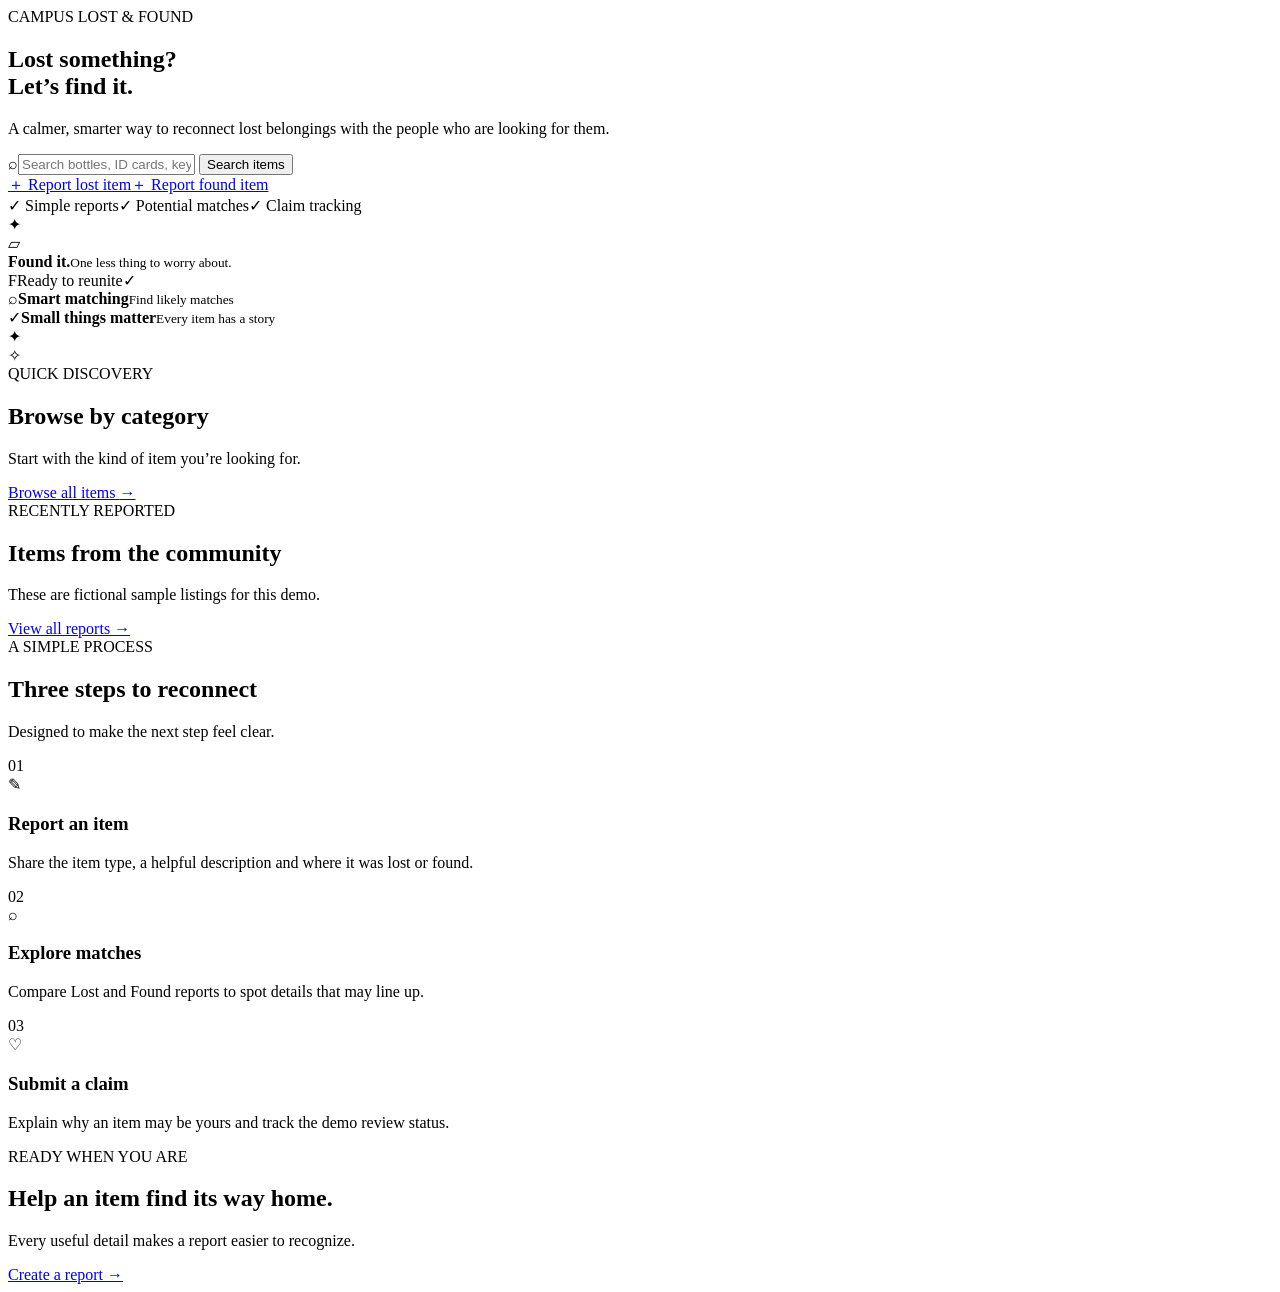
==== index.html @ 0d62a724 "Add files via upload" ====
<!doctype html>
<html lang="en">
<head>
  <meta charset="utf-8"><meta name="viewport" content="width=device-width, initial-scale=1">
  <meta name="description" content="FindIt — a smart lost and found management demo.">
  <title>FindIt — Lost & Found</title><link rel="stylesheet" href="css/style.css">
</head>
<body data-page="home">
  <div id="app-header"></div>
  <main class="container">
    <section class="hero">
      <div class="hero-copy">
        <span class="eyebrow"><span class="eyebrow-dot"></span> CAMPUS LOST & FOUND</span>
        <h1>Lost something?<br><span>Let’s find it.</span></h1>
        <p class="hero-subtitle">A calmer, smarter way to reconnect lost belongings with the people who are looking for them.</p>
        <form id="hero-search" class="hero-search">
          <span class="search-icon">⌕</span><input id="hero-query" aria-label="Search items" placeholder="Search bottles, ID cards, keys…">
          <button class="btn btn-primary" type="submit">Search items</button>
        </form>
        <div class="hero-actions"><a class="btn btn-primary" href="report.html?type=Lost">＋ Report lost item</a><a class="btn btn-secondary" href="report.html?type=Found">＋ Report found item</a></div>
        <div class="hero-trust"><span>✓ Simple reports</span><span>✓ Potential matches</span><span>✓ Claim tracking</span></div>
      </div>
      <div class="hero-art" aria-label="Illustration of items being reunited">
        <div class="art-orbit orbit-one"></div><div class="art-orbit orbit-two"></div>
        <div class="art-card art-card-main"><div class="art-spark">✦</div><div class="art-bag">▱</div><strong>Found it.</strong><small>One less thing to worry about.</small><div class="art-card-bottom"><span class="avatar-dot">F</span><span>Ready to reunite</span><span class="tiny-check">✓</span></div></div>
        <div class="float-pill pill-top"><span class="pill-icon">⌕</span><span><b>Smart matching</b><small>Find likely matches</small></span></div>
        <div class="float-pill pill-bottom"><span class="pill-check">✓</span><span><b>Small things matter</b><small>Every item has a story</small></span></div>
        <div class="art-star star-a">✦</div><div class="art-star star-b">✧</div>
      </div>
    </section>
    <section class="stats-grid" id="home-stats"></section>
    <section class="section-block">
      <div class="section-heading"><div><span class="eyebrow">QUICK DISCOVERY</span><h2>Browse by category</h2><p>Start with the kind of item you’re looking for.</p></div><a class="text-link" href="browse.html">Browse all items <span>→</span></a></div>
      <div class="category-grid" id="category-shortcuts"></div>
    </section>
    <section class="section-block">
      <div class="section-heading"><div><span class="eyebrow">RECENTLY REPORTED</span><h2>Items from the community</h2><p>These are fictional sample listings for this demo.</p></div><a class="text-link" href="browse.html">View all reports <span>→</span></a></div>
      <div class="product-grid" id="recent-items"></div>
    </section>
    <section class="how-section">
      <div class="section-heading centered"><div><span class="eyebrow">A SIMPLE PROCESS</span><h2>Three steps to reconnect</h2><p>Designed to make the next step feel clear.</p></div></div>
      <div class="steps-grid">
        <article class="step-card"><div class="step-number">01</div><div class="step-icon">✎</div><h3>Report an item</h3><p>Share the item type, a helpful description and where it was lost or found.</p></article>
        <article class="step-card"><div class="step-number">02</div><div class="step-icon">⌕</div><h3>Explore matches</h3><p>Compare Lost and Found reports to spot details that may line up.</p></article>
        <article class="step-card"><div class="step-number">03</div><div class="step-icon">♡</div><h3>Submit a claim</h3><p>Explain why an item may be yours and track the demo review status.</p></article>
      </div>
    </section>
    <section class="bottom-cta"><div><span class="eyebrow">READY WHEN YOU ARE</span><h2>Help an item find its way home.</h2><p>Every useful detail makes a report easier to recognize.</p></div><a class="btn btn-light" href="report.html">Create a report <span>→</span></a></section>
  </main>
  <div id="app-footer"></div><div id="toast-region" class="toast-region" aria-live="polite"></div>
  <script src="js/storage.js"></script><script src="js/app.js"></script>
</body></html>
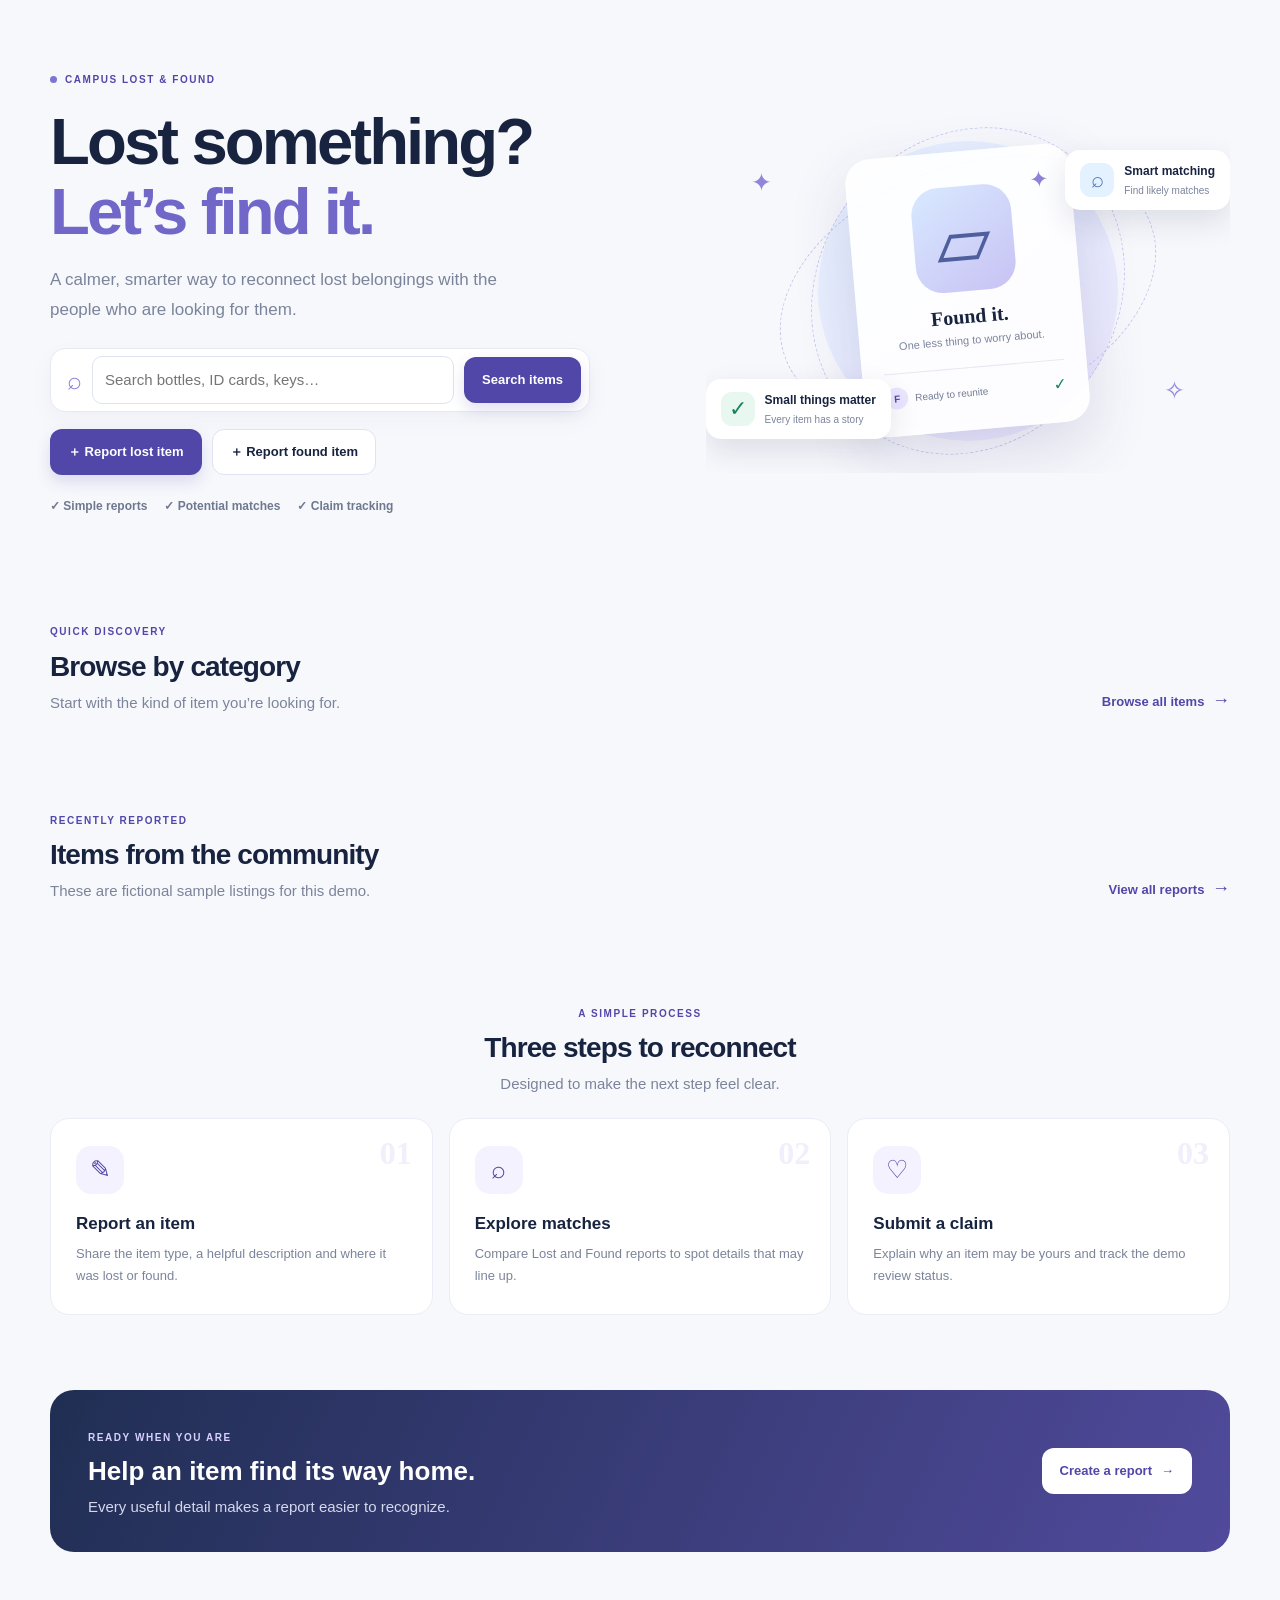
==== commit fc2a59d2: "Update index.html" ====
--- a/index.html
+++ b/index.html
@@ -3,7 +3,7 @@
 <head>
   <meta charset="utf-8"><meta name="viewport" content="width=device-width, initial-scale=1">
   <meta name="description" content="FindIt — a smart lost and found management demo.">
-  <title>FindIt — Lost & Found</title><link rel="stylesheet" href="css/style.css">
+  <title>FindIt — Lost & Found</title><link rel="stylesheet" href="style.css">
 </head>
 <body data-page="home">
   <div id="app-header"></div>
--- a/style.css
+++ b/style.css
@@ -0,0 +1,6 @@
+@import url('https://fonts.googleapis.com/css2?family=DM+Sans:wght@400;500;600;700&family=Manrope:wght@400;500;600;700;800&display=swap');
+:root{--navy:#17233f;--navy-2:#25385f;--indigo:#5147a8;--purple:#7b72d5;--lavender:#eae5ff;--lavender-2:#f5f2ff;--sky:#e4f2ff;--sky-2:#f2f8ff;--ink:#25304a;--muted:#7b849b;--line:#e6e9f2;--surface:#fff;--page:#f7f8fc;--green:#17845b;--green-bg:#e8f7ef;--amber:#9a6415;--amber-bg:#fff4dd;--red:#b43b4b;--red-bg:#fff0f1;--shadow:0 12px 35px rgba(28,40,78,.07);--radius:20px}
+*{box-sizing:border-box}html{scroll-behavior:smooth}body{margin:0;background:var(--page);color:var(--ink);font-family:'DM Sans',sans-serif;font-size:15px;line-height:1.55}h1,h2,h3,h4{font-family:Manrope,sans-serif;color:var(--navy);line-height:1.2;margin:0}p{margin:0 0 12px;color:var(--muted)}a{color:inherit;text-decoration:none}button,input,select,textarea{font:inherit}button{cursor:pointer}.container{width:min(1180px,calc(100% - 40px));margin:0 auto}.site-header{position:sticky;top:0;z-index:30;background:rgba(255,255,255,.93);backdrop-filter:blur(14px);border-bottom:1px solid rgba(226,230,242,.8)}.nav-inner{height:78px;display:flex;align-items:center;justify-content:space-between;gap:24px}.brand{display:flex;align-items:center;gap:11px;flex-shrink:0}.brand-mark{width:42px;height:42px;display:grid;place-items:center;border-radius:14px;background:linear-gradient(145deg,#e4f2ff,#eae5ff);color:var(--indigo);font-size:24px;font-weight:800}.brand-name{font:800 21px Manrope,sans-serif;letter-spacing:-.7px;color:var(--navy)}.brand-caption{display:block;font-size:10px;letter-spacing:1.1px;color:var(--muted);font-weight:700;text-transform:uppercase;margin-top:-3px}.nav-links{display:flex;align-items:center;gap:4px}.nav-links a{padding:10px 12px;border-radius:11px;color:#68728b;font-weight:600;font-size:13px;white-space:nowrap}.nav-links a:hover,.nav-links a.active{background:var(--lavender-2);color:var(--indigo)}.nav-links a.admin-link{background:var(--navy);color:#fff;padding-inline:15px}.menu-toggle{display:none;border:0;background:var(--lavender-2);color:var(--navy);width:42px;height:42px;border-radius:12px;font-size:22px}.hero{display:grid;grid-template-columns:1.08fr .92fr;gap:40px;align-items:center;padding:66px 0 38px;min-height:485px}.eyebrow{display:inline-flex;align-items:center;gap:8px;color:var(--indigo);font-size:10px;letter-spacing:1.55px;font-weight:800;text-transform:uppercase}.eyebrow-dot{width:7px;height:7px;border-radius:50%;background:#7d75d6}.hero h1{font-size:clamp(42px,5.1vw,66px);letter-spacing:-2.9px;line-height:1.07;margin:18px 0}.hero h1 span{color:#7067c8}.hero-subtitle{max-width:500px;font-size:17px;line-height:1.75;margin-bottom:24px}.hero-search{display:flex;align-items:center;gap:10px;background:#fff;border:1px solid var(--line);border-radius:15px;padding:7px 8px 7px 16px;max-width:540px;box-shadow:0 8px 24px rgba(38,48,83,.04)}.hero-search input{border:0;outline:0;min-width:0;flex:1;background:transparent;padding:10px 0}.search-icon{font-size:25px;color:#8b86d4}.btn{display:inline-flex;align-items:center;justify-content:center;gap:9px;border:1px solid transparent;border-radius:12px;padding:12px 17px;font-weight:700;font-size:13px;transition:transform .15s,box-shadow .15s,background .15s}.btn:hover{transform:translateY(-1px)}.btn-primary{background:var(--indigo);color:white;box-shadow:0 7px 15px rgba(81,71,168,.16)}.btn-primary:hover{background:#443a98}.btn-secondary{background:#fff;border-color:#dfe2f1;color:var(--navy)}.btn-light{background:white;color:var(--indigo)}.btn-danger{background:var(--red);color:#fff}.btn-danger-outline{background:#fff;border-color:#f0cbd0;color:var(--red)}.btn-full{width:100%}.hero-actions{display:flex;gap:10px;flex-wrap:wrap;margin-top:17px}.hero-trust{display:flex;gap:17px;flex-wrap:wrap;margin-top:22px;color:#6e7890;font-size:12px;font-weight:600}.hero-trust span: first-letter{color:var(--green)}.hero-art{height:365px;position:relative;display:grid;place-items:center;overflow:hidden}.hero-art:before{content:"";position:absolute;width:300px;height:300px;border-radius:50%;background:linear-gradient(145deg,#e1efff,#eae4ff);opacity:.8}.art-orbit{position:absolute;border:1px dashed #c8c6ed;border-radius:50%;transform:rotate(-20deg)}.orbit-one{width:390px;height:250px}.orbit-two{width:300px;height:340px;transform:rotate(35deg)}.art-card-main{position:relative;z-index:2;width:225px;min-height:250px;border-radius:25px;background:rgba(255,255,255,.92);box-shadow:0 22px 60px rgba(54,54,120,.16);padding:25px 22px;transform:rotate(-5deg);display:flex;flex-direction:column;align-items:center}.art-spark{position:absolute;right:22px;top:18px;color:#8d82d8;font-size:23px}.art-bag{display:grid;place-items:center;width:100px;height:105px;border-radius:27px;background:linear-gradient(145deg,#d8e9ff,#c8c2f4);font-size:72px;color:#4f5e9d;margin:10px 0 14px}.art-card-main strong{font:800 20px Manrope;color:var(--navy)}.art-card-main small{color:var(--muted);font-size:11px;margin-top:4px}.art-card-bottom{display:flex;align-items:center;gap:7px;width:100%;border-top:1px solid var(--line);margin-top:18px;padding-top:12px;font-size:10px;color:#737c94}.avatar-dot{width:22px;height:22px;display:grid;place-items:center;background:var(--lavender);border-radius:50%;color:var(--indigo);font-weight:800}.tiny-check{margin-left:auto;color:var(--green);font-size:16px}.float-pill{position:absolute;z-index:4;display:flex;align-items:center;gap:10px;background:#fff;padding:12px 15px;border-radius:15px;box-shadow:0 12px 30px rgba(36,44,84,.12)}.float-pill b,.float-pill small{display:block}.float-pill b{font-size:12px;color:var(--navy)}.float-pill small{font-size:10px;color:var(--muted);margin-top:2px}.pill-top{top:42px;right:0}.pill-bottom{bottom:34px;left:0}.pill-icon,.pill-check{display:grid;place-items:center;width:34px;height:34px;border-radius:11px;background:var(--sky);color:#5277b9;font-size:22px}.pill-check{background:var(--green-bg);color:var(--green)}.art-star{position:absolute;color:#8e86da;font-size:25px}.star-a{top:55px;left:45px}.star-b{right:45px;bottom:63px}.stats-grid{display:grid;grid-template-columns:repeat(3,1fr);gap:14px}.stat-card{background:white;border:1px solid #edf0f7;border-radius:17px;padding:19px 21px;display:flex;align-items:center;gap:15px;box-shadow:0 5px 20px rgba(27,40,78,.025)}.stat-icon{width:43px;height:43px;border-radius:14px;display:grid;place-items:center;font-size:21px;background:var(--sky);color:#5376b6}.stat-card:nth-child(2) .stat-icon{background:var(--lavender);color:#6c60bd}.stat-card:nth-child(3) .stat-icon{background:#e8f7ef;color:var(--green)}.stat-value{font:800 25px Manrope;color:var(--navy);line-height:1.1}.stat-label{font-size:12px;color:var(--muted);margin-top:5px}.section-block{padding:65px 0 5px}.section-heading{display:flex;align-items:flex-end;justify-content:space-between;gap:20px;margin-bottom:22px}.section-heading h2{font-size:28px;letter-spacing:-.9px;margin:8px 0}.section-heading p{margin:0}.text-link{color:var(--indigo);font-size:13px;font-weight:700;white-space:nowrap}.text-link span{font-size:18px;margin-left:4px}.category-grid{display:grid;grid-template-columns:repeat(9,minmax(0,1fr));gap:10px}.category-card{border:1px solid #e9edf6;background:#fff;border-radius:16px;padding:17px 8px;text-align:center;transition:.2s;cursor:pointer}.category-card:hover{transform:translateY(-3px);border-color:#c9c5f1;box-shadow:var(--shadow)}.category-icon{width:43px;height:43px;border-radius:14px;margin:0 auto 10px;display:grid;place-items:center;background:var(--sky);color:#5273ad;font-size:21px}.category-card:nth-child(3n+2) .category-icon{background:var(--lavender);color:#6d61bf}.category-card:nth-child(3n) .category-icon{background:#e7f5ef;color:#26825f}.category-card strong{display:block;font-size:11px;color:var(--navy);line-height:1.3}.product-grid{display:grid;grid-template-columns:repeat(4,minmax(0,1fr));gap:17px}.product-card{background:#fff;border:1px solid #e9edf5;border-radius:18px;overflow:hidden;transition:transform .2s,box-shadow .2s;min-width:0}.product-card:hover{transform:translateY(-3px);box-shadow:var(--shadow)}.product-image-wrap{height:185px;background:linear-gradient(145deg,#edf5ff,#f3efff);position:relative;overflow:hidden}.product-image{width:100%;height:100%;object-fit:cover;display:block}.product-type{position:absolute;top:12px;left:12px;background:rgba(255,255,255,.95);border-radius:8px;padding:5px 9px;font-size:10px;font-weight:800;letter-spacing:.4px;color:var(--indigo)}.sample-chip{position:absolute;top:12px;right:12px;background:rgba(23,35,63,.8);color:#fff;border-radius:7px;padding:4px 7px;font-size:9px}.product-info{padding:15px}.product-meta{display:flex;align-items:center;justify-content:space-between;gap:8px;font-size:10px;color:var(--muted);margin-bottom:8px}.status-pill{display:inline-flex;align-items:center;gap:5px;border-radius:999px;padding:5px 9px;font-size:10px;font-weight:800;white-space:nowrap}.status-open,.status-pending{background:var(--amber-bg);color:var(--amber)}.status-available,.status-approved{background:var(--green-bg);color:var(--green)}.status-returned{background:#e8efff;color:#3e5eaa}.status-rejected{background:var(--red-bg);color:var(--red)}.product-info h3{font-size:15px;margin-bottom:7px;white-space:nowrap;overflow:hidden;text-overflow:ellipsis}.product-location{display:flex;align-items:center;gap:5px;color:var(--muted);font-size:11px;white-space:nowrap;overflow:hidden;text-overflow:ellipsis}.product-card-footer{display:flex;align-items:center;justify-content:space-between;gap:8px;margin-top:14px;padding-top:12px;border-top:1px solid #f0f1f7}.product-card-footer .btn{padding:8px 10px;font-size:11px}.product-id{font-size:10px;color:#9aa1b4}.how-section{padding:70px 0 65px}.centered{justify-content:center;text-align:center}.steps-grid{display:grid;grid-template-columns:repeat(3,1fr);gap:16px}.step-card{position:relative;background:#fff;border:1px solid #eaedf5;border-radius:19px;padding:27px 25px;overflow:hidden}.step-number{position:absolute;right:20px;top:16px;font:800 32px Manrope;color:#f0effb}.step-icon{width:48px;height:48px;border-radius:15px;background:var(--lavender-2);display:grid;place-items:center;color:var(--indigo);font-size:25px;margin-bottom:20px}.step-card h3{font-size:17px;margin-bottom:9px}.step-card p{font-size:13px;line-height:1.7;margin:0}.bottom-cta{display:flex;align-items:center;justify-content:space-between;gap:25px;padding:34px 38px;background:linear-gradient(115deg,#202e53,#514a9c);border-radius:24px;margin:10px 0 70px;color:#fff}.bottom-cta .eyebrow{color:#d7d1ff}.bottom-cta h2{color:white;font-size:26px;margin:8px 0}.bottom-cta p{color:#d5d8ed;margin:0}.site-footer{border-top:1px solid #e6e9f2;background:#fff;padding:25px 0}.footer-inner{display:flex;justify-content:space-between;gap:20px;align-items:center}.footer-note{font-size:11px;color:var(--muted)}.footer-links{display:flex;gap:15px;font-size:11px;color:#68728b}.page-main{padding-top:40px;padding-bottom:75px}.page-intro{padding:14px 0 28px}.page-intro h1,.admin-banner h1{font-size:clamp(32px,4vw,44px);letter-spacing:-1.5px;margin:9px 0}.page-intro p{max-width:700px}.filter-panel{display:grid;grid-template-columns:1.7fr 1fr 1.2fr 1fr 1.1fr;gap:12px;background:#fff;border:1px solid var(--line);padding:17px;border-radius:17px;box-shadow:0 6px 20px rgba(30,43,83,.025)}label{display:block;font-size:12px;font-weight:700;color:#495571;margin-bottom:7px}input:not([type=radio]):not([type=checkbox]):not([type=file]),select,textarea{width:100%;padding:11px 12px;border:1px solid #dfe4ef;border-radius:10px;background:#fff;color:var(--ink);outline:0;transition:border .15s,box-shadow .15s}input:focus,select:focus,textarea:focus{border-color:#9289dd!important;box-shadow:0 0 0 3px rgba(123,114,213,.12)}textarea{resize:vertical}.results-toolbar{display:flex;align-items:center;justify-content:space-between;gap:15px;margin:23px 0 15px;color:var(--muted);font-size:12px}.view-toggle{display:flex;gap:4px;background:#eaeef7;padding:4px;border-radius:10px}.view-btn{border:0;background:transparent;color:#6b748a;border-radius:7px;padding:7px 10px;font-size:11px;font-weight:700}.view-btn.active{background:#fff;color:var(--indigo);box-shadow:0 2px 6px #1b2c4a0d}.product-grid.list-view{grid-template-columns:1fr}.list-view .product-card{display:grid;grid-template-columns:190px 1fr}.list-view .product-image-wrap{height:100%;min-height:160px}.list-view .product-info{display:flex;flex-direction:column;justify-content:center}.empty-state{text-align:center;padding:50px 20px;background:#fff;border:1px dashed #d8dced;border-radius:18px;margin-top:15px}.empty-state h3{font-size:19px;margin:10px 0}.empty-state p{margin-bottom:18px}.empty-icon{font-size:35px;color:#8a83d5}.hidden{display:none!important}.modal-backdrop{position:fixed;inset:0;background:rgba(18,27,50,.54);z-index:80;display:grid;place-items:center;padding:20px;overflow:auto}.modal-card{position:relative;width:min(520px,100%);max-height:90vh;overflow:auto;background:#fff;border-radius:22px;padding:30px;box-shadow:0 30px 90px #0f19334d}.detail-modal-card{width:min(760px,100%)}.modal-close{position:absolute;right:16px;top:14px;width:34px;height:34px;border:0;border-radius:10px;background:#f0effa;color:var(--navy);font-size:23px}.modal-card h2{font-size:25px;margin:10px 0 18px}.modal-card form>label{margin-top:14px}.modal-card textarea{margin-bottom:2px}.form-note{font-size:11px;line-height:1.5;margin:8px 0 15px}.detail-layout{display:grid;grid-template-columns:.9fr 1.1fr;gap:24px;padding-top:10px}.detail-photo{width:100%;height:280px;object-fit:cover;border-radius:15px;background:var(--sky)}.detail-body h2{font-size:25px;margin:10px 0}.detail-description{font-size:13px;line-height:1.8;color:#65708a;margin:16px 0}.detail-facts{display:grid;grid-template-columns:1fr 1fr;gap:12px}.detail-fact{padding:11px;background:#f7f8fd;border-radius:11px}.detail-fact small{display:block;color:var(--muted);font-size:10px;margin-bottom:4px}.detail-fact b{font-size:12px;color:var(--navy)}.detail-actions{display:flex;gap:8px;flex-wrap:wrap;margin-top:18px}.toast-region{position:fixed;right:20px;bottom:20px;z-index:100;display:flex;flex-direction:column;gap:9px}.toast{max-width:min(390px,calc(100vw - 40px));background:#202e53;color:#fff;border-radius:12px;padding:13px 17px;box-shadow:0 10px 30px #14203b33;font-size:13px;animation:toast-in .2s ease}.toast.error{background:#8d3040}.toast.success{background:#176e51}@keyframes toast-in{from{opacity:0;transform:translateY(8px)}to{opacity:1;transform:translateY(0)}}.report-layout{display:grid;grid-template-columns:minmax(0,1.5fr) minmax(280px,.75fr);gap:25px;align-items:start}.form-card{background:#fff;border:1px solid var(--line);border-radius:21px;padding:28px;box-shadow:0 10px 30px rgba(31,42,78,.035)}.form-section-title{display:flex;gap:13px;align-items:center;margin:3px 0 18px}.form-section-title:not(:first-child){margin-top:28px}.form-step{width:33px;height:33px;display:grid;place-items:center;background:var(--lavender);color:var(--indigo);border-radius:11px;font-weight:800}.form-section-title h2{font-size:17px;margin-bottom:4px}.form-section-title p{font-size:11px;margin:0}.type-choice{display:grid;grid-template-columns:1fr 1fr;gap:12px}.type-option{margin:0;cursor:pointer}.type-option input{position:absolute;opacity:0}.type-option-inner{display:block;border:1px solid #e1e5f0;border-radius:14px;padding:15px;transition:.15s}.type-option input:checked+.type-option-inner{border-color:#8c83d8;background:#f7f5ff;box-shadow:0 0 0 2px #e9e5ff}.type-symbol{width:37px;height:37px;display:grid;place-items:center;border-radius:12px;font-size:22px;margin-bottom:9px}.lost-symbol{background:var(--sky);color:#5273ad}.found-symbol{background:var(--green-bg);color:var(--green)}.type-option b,.type-option small{display:block}.type-option b{color:var(--navy);font-size:13px}.type-option small{font-size:10px;color:var(--muted);margin-top:3px}.form-card>label,.form-card .form-two-col label{margin-top:15px}.required{color:var(--red)}.form-two-col{display:grid;grid-template-columns:1fr 1fr;gap:13px}.form-card input[type=file]{display:block;width:100%;padding:10px;border:1px dashed #cbd2e4;border-radius:10px;background:#fbfcff;font-size:12px}.form-consent{display:flex;align-items:flex-start;gap:9px;margin:20px 0}.form-consent input{margin-top:4px}.form-consent label{font-weight:500;font-size:11px;line-height:1.5;margin:0}.photo-preview-wrap{display:flex;align-items:center;gap:13px;margin-top:10px}.photo-preview-wrap img{width:80px;height:80px;object-fit:cover;border-radius:10px}.text-button{border:0;background:none;color:var(--indigo);font-weight:700;font-size:12px}.inline-message{margin-top:12px;font-size:12px}.report-aside{display:grid;gap:15px}.aside-illustration{padding:25px;border-radius:20px;background:linear-gradient(145deg,#e4f2ff,#eae5ff);min-height:270px;overflow:hidden;position:relative}.aside-circle{width:55px;height:55px;display:grid;place-items:center;background:#ffffffad;border-radius:18px;color:var(--indigo);font-size:25px}.aside-item{font-size:82px;color:#6b75b8;margin:10px 0}.aside-illustration h3{font-size:18px;margin-bottom:8px}.aside-illustration p{font-size:12px;line-height:1.7;color:#5d6685}.tip-card{background:#fff;border:1px solid var(--line);border-radius:17px;padding:22px}.tip-card h3{font-size:15px;margin-bottom:12px}.tip-card ul{margin:0;padding-left:18px;color:var(--muted);font-size:12px;line-height:1.8}.match-explainer{display:flex;align-items:center;gap:15px;background:linear-gradient(110deg,#eaf4ff,#f0edff);border:1px solid #e3e5f7;border-radius:17px;padding:18px 20px}.match-explainer-icon{width:45px;height:45px;display:grid;place-items:center;background:#fff;border-radius:14px;color:var(--indigo);font-size:23px;flex-shrink:0}.match-explainer h3{font-size:14px;margin-bottom:5px}.match-explainer p{font-size:12px;margin:0}.matches-list{display:grid;gap:14px}.match-card{display:grid;grid-template-columns:150px 1fr 150px;gap:17px;align-items:center;background:#fff;border:1px solid var(--line);border-radius:17px;padding:15px}.match-images{display:flex;align-items:center}.match-images img{width:91px;height:104px;object-fit:cover;border-radius:11px;border:3px solid #fff;background:var(--sky)}.match-images img+img{margin-left:-30px}.match-details h3{font-size:16px;margin:7px 0}.match-details p{font-size:11px;line-height:1.6;margin:4px 0}.match-reasons{display:flex;gap:6px;flex-wrap:wrap;margin-top:8px}.reason-chip{font-size:9px;background:#f0effc;color:#6259ae;padding:5px 7px;border-radius:7px}.match-score{border-left:1px solid var(--line);padding-left:17px;text-align:center}.score-number{font:800 29px Manrope;color:var(--indigo)}.score-label{font-size:10px;color:var(--muted);margin-bottom:10px}.match-score .btn{width:100%;font-size:10px;padding:9px 6px}.dashboard-intro{display:flex;align-items:center;justify-content:space-between;gap:20px}.dashboard-stats{margin:10px 0 20px}.dashboard-stats .stat-card{min-height:92px}.claim-list,.admin-claim-list,.activity-list{display:grid;gap:11px}.claim-row{display:flex;align-items:flex-start;justify-content:space-between;gap:20px;background:#fff;border:1px solid var(--line);border-radius:15px;padding:17px 19px}.claim-row h3{font-size:14px;margin-bottom:6px}.claim-row p{font-size:11px;margin:3px 0}.claim-right{display:flex;align-items:center;gap:9px;flex-shrink:0}.claim-row .btn{padding:8px 10px;font-size:10px}.activity-row{display:flex;gap:13px;align-items:flex-start;background:#fff;border:1px solid #edf0f6;border-radius:13px;padding:14px 16px}.activity-icon{width:34px;height:34px;display:grid;place-items:center;flex-shrink:0;background:var(--lavender-2);border-radius:11px;color:var(--indigo)}.activity-row strong{display:block;font-size:12px;color:var(--navy)}.activity-row small{font-size:10px;color:var(--muted)}.admin-banner{display:flex;justify-content:space-between;align-items:center;gap:25px;padding:25px 28px;border-radius:20px;background:linear-gradient(110deg,#e4f2ff,#eae5ff);margin:10px 0 18px}.admin-banner p{margin:0;max-width:620px;font-size:12px}.notice-box{display:flex;gap:12px;padding:14px 16px;border:1px solid #f0dfb5;background:#fff9e9;border-radius:13px;color:#89611d;margin-bottom:23px}.notice-box>span{font-size:20px}.notice-box p{font-size:11px;margin:0;color:#806b43}.section-heading select{width:auto;min-width:145px}.compact-search{max-width:260px}.table-wrap{overflow-x:auto;border:1px solid var(--line);border-radius:15px;background:#fff}.data-table{width:100%;border-collapse:collapse;min-width:760px}.data-table th,.data-table td{text-align:left;padding:13px 15px;border-bottom:1px solid #edf0f6;font-size:11px}.data-table th{background:#f7f8fd;color:#69738d;font-weight:800}.data-table td{color:#58627a}.data-table tr:last-child td{border-bottom:0}.table-item{display:flex;align-items:center;gap:9px;min-width:160px}.table-thumb{width:39px;height:39px;object-fit:cover;border-radius:9px;background:var(--sky)}.table-item b{display:block;color:var(--navy);font-size:11px}.table-item small{font-size:9px;color:var(--muted)}.table-action{border:0;background:#fff0f1;color:var(--red);padding:7px 9px;border-radius:8px;font-size:10px;font-weight:800}.modal-actions{display:flex;justify-content:flex-end;gap:9px;margin-top:22px}.form-card .inline-message.success{color:var(--green)}.form-card .inline-message.error{color:var(--red)}
+@media(max-width:1050px){.nav-links a{padding:9px 8px;font-size:11px}.category-grid{grid-template-columns:repeat(5,1fr)}.product-grid{grid-template-columns:repeat(3,minmax(0,1fr))}.filter-panel{grid-template-columns:repeat(3,1fr)}.filter-search{grid-column:span 2}.hero{gap:20px}.hero-art{transform:scale(.92)}}
+@media(max-width:760px){.container{width:min(100% - 28px,620px)}.nav-inner{height:68px}.menu-toggle{display:block}.nav-links{display:none;position:absolute;left:14px;right:14px;top:73px;background:#fff;border:1px solid var(--line);box-shadow:var(--shadow);padding:10px;border-radius:15px;align-items:stretch;flex-direction:column}.nav-links.open{display:flex}.nav-links a{font-size:13px;padding:11px}.hero{grid-template-columns:1fr;padding-top:43px;gap:8px}.hero h1{font-size:47px}.hero-art{height:310px;transform:scale(.9);margin-top:-3px}.hero-search{flex-wrap:wrap}.hero-search input{min-width:140px}.hero-search .btn{flex:0 0 100%}.stats-grid{grid-template-columns:1fr}.stat-card{padding:15px}.section-block{padding-top:48px}.section-heading{align-items:flex-start;flex-direction:column;gap:8px}.section-heading h2{font-size:24px}.category-grid{grid-template-columns:repeat(3,1fr)}.product-grid{grid-template-columns:repeat(2,minmax(0,1fr));gap:11px}.product-image-wrap{height:145px}.product-info{padding:12px}.product-info h3{font-size:13px}.product-card-footer{align-items:flex-start;flex-direction:column}.product-card-footer .btn{width:100%}.steps-grid{grid-template-columns:1fr}.bottom-cta{align-items:flex-start;flex-direction:column;padding:26px;margin-bottom:45px}.bottom-cta h2{font-size:23px}.page-main{padding-top:27px}.filter-panel{grid-template-columns:1fr 1fr}.filter-search{grid-column:span 2}.filter-panel>div:last-child{grid-column:span 2}.list-view .product-card{grid-template-columns:120px 1fr}.list-view .product-image-wrap{min-height:100%;height:auto}.detail-layout{grid-template-columns:1fr}.detail-photo{height:220px}.report-layout{grid-template-columns:1fr}.report-aside{grid-template-columns:1fr 1fr}.form-card{padding:20px}.match-card{grid-template-columns:95px 1fr;gap:12px}.match-images img{width:65px;height:82px}.match-images img+img{margin-left:-25px}.match-score{grid-column:1/-1;border-left:0;border-top:1px solid var(--line);padding:12px 0 0;display:flex;align-items:center;justify-content:space-between;text-align:left}.match-score .btn{width:auto}.dashboard-intro,.admin-banner{align-items:flex-start;flex-direction:column}.claim-row{flex-direction:column}.claim-right{width:100%;justify-content:flex-start;flex-wrap:wrap}.footer-inner{align-items:flex-start;flex-direction:column}.footer-links{flex-wrap:wrap}}
+@media(max-width:440px){.product-grid{grid-template-columns:1fr 1fr}.product-image-wrap{height:125px}.product-meta{align-items:flex-start;flex-direction:column}.category-grid{grid-template-columns:repeat(3,1fr)}.form-two-col,.type-choice,.report-aside{grid-template-columns:1fr}.filter-panel{grid-template-columns:1fr}.filter-search,.filter-panel>div:last-child{grid-column:auto}.results-toolbar{align-items:flex-start;flex-direction:column}.hero h1{font-size:42px}.hero-art{margin-inline:-20px;transform:scale(.82)}.modal-card{padding:23px 18px}.detail-facts{grid-template-columns:1fr 1fr}}
